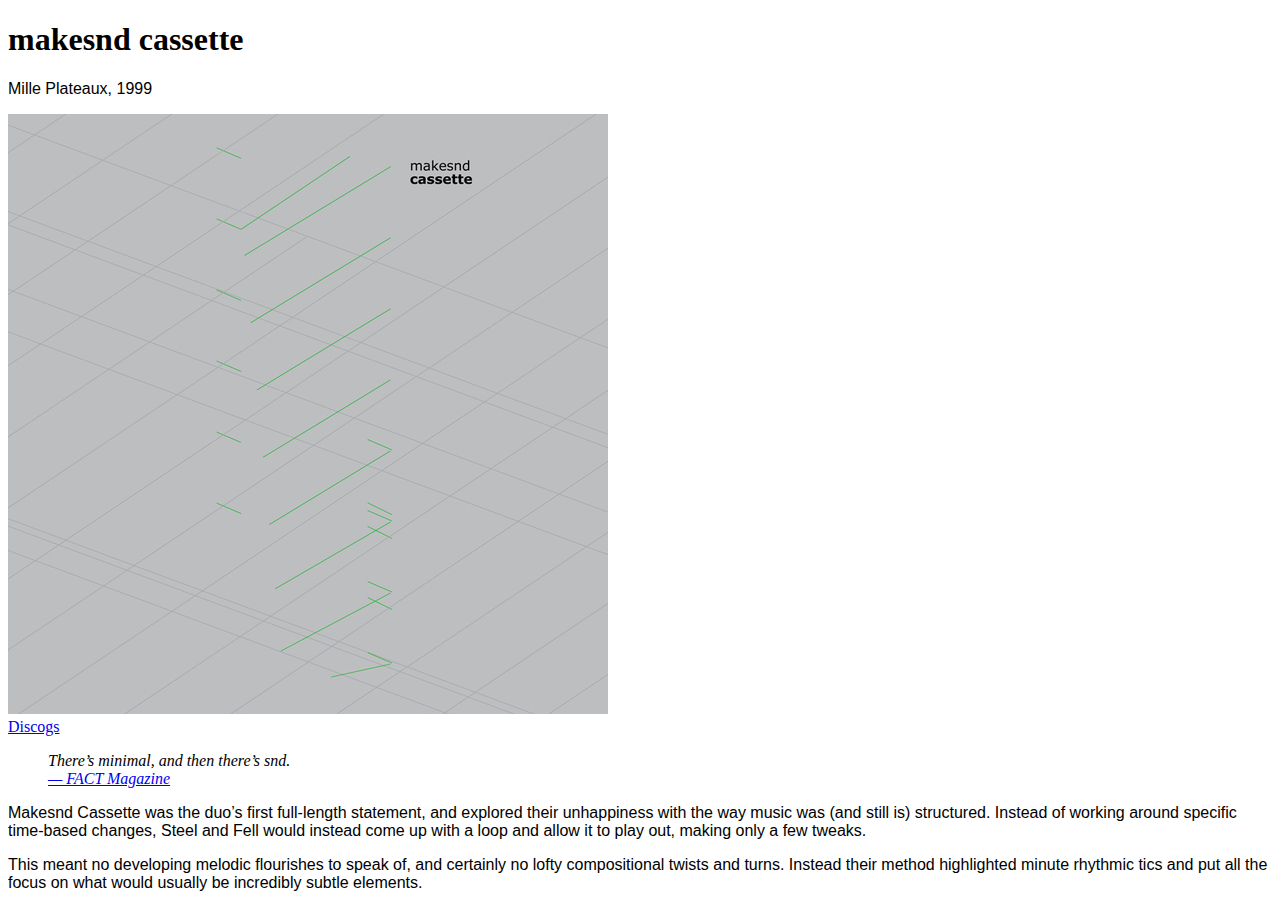
==== project.html @ 1d321479 "added styles and fonts for single page" ====
<!DOCTYPE html>
<html lang="en">
   <head>
    <meta charset="UTF-8">
    <meta name="viewport" content="width=device-width, initial-scale=1.0">
    <title>makesnd</title>
    <link rel="stylesheet" href="assets/styles.css">
  </head>
  <body>
    <h1>makesnd cassette</h1>  
    <p>Mille Plateaux, 1999</p>
    <img src="assets/images/mksnd.jpg" alt="'makesnd cassette' cover">
    <footer>    
      <a href="https://www.discogs.com/Snd-MakeSND-Cassette/master/84441">Discogs</a>
    </footer>
    <blockquote>
      <i>There’s minimal, and then there’s snd.</i>
        <footer> 
          <a 
            href="https://www.factmag.com/2014/07/08/a-beginners-guide-to-snd"><cite>— FACT Magazine</cite> 
          </a>  
        </footer>
    </blockquote>
    <p>
      Makesnd Cassette was the duo’s first full-length statement, and explored their unhappiness with the way music was (and still is) structured. Instead of working around specific time-based changes, Steel and Fell would instead come up with a loop and allow it to play out, making only a few tweaks.
    </p>
    <p>
      This meant no developing melodic flourishes to speak of, and certainly no lofty compositional twists and turns. Instead their method highlighted minute rhythmic tics and put all the focus on what would usually be incredibly subtle elements.
    </p>
  </body>
</html>
---- assets/styles.css ----
p { 
    font-size: 100%; 
    font-family: -apple-system, BlinkMacSystemFont, 'Segoe UI', Roboto, Oxygen, Ubuntu, Cantarell, 'Open Sans', 'Helvetica Neue', sans-serif;
    color:black;
   }
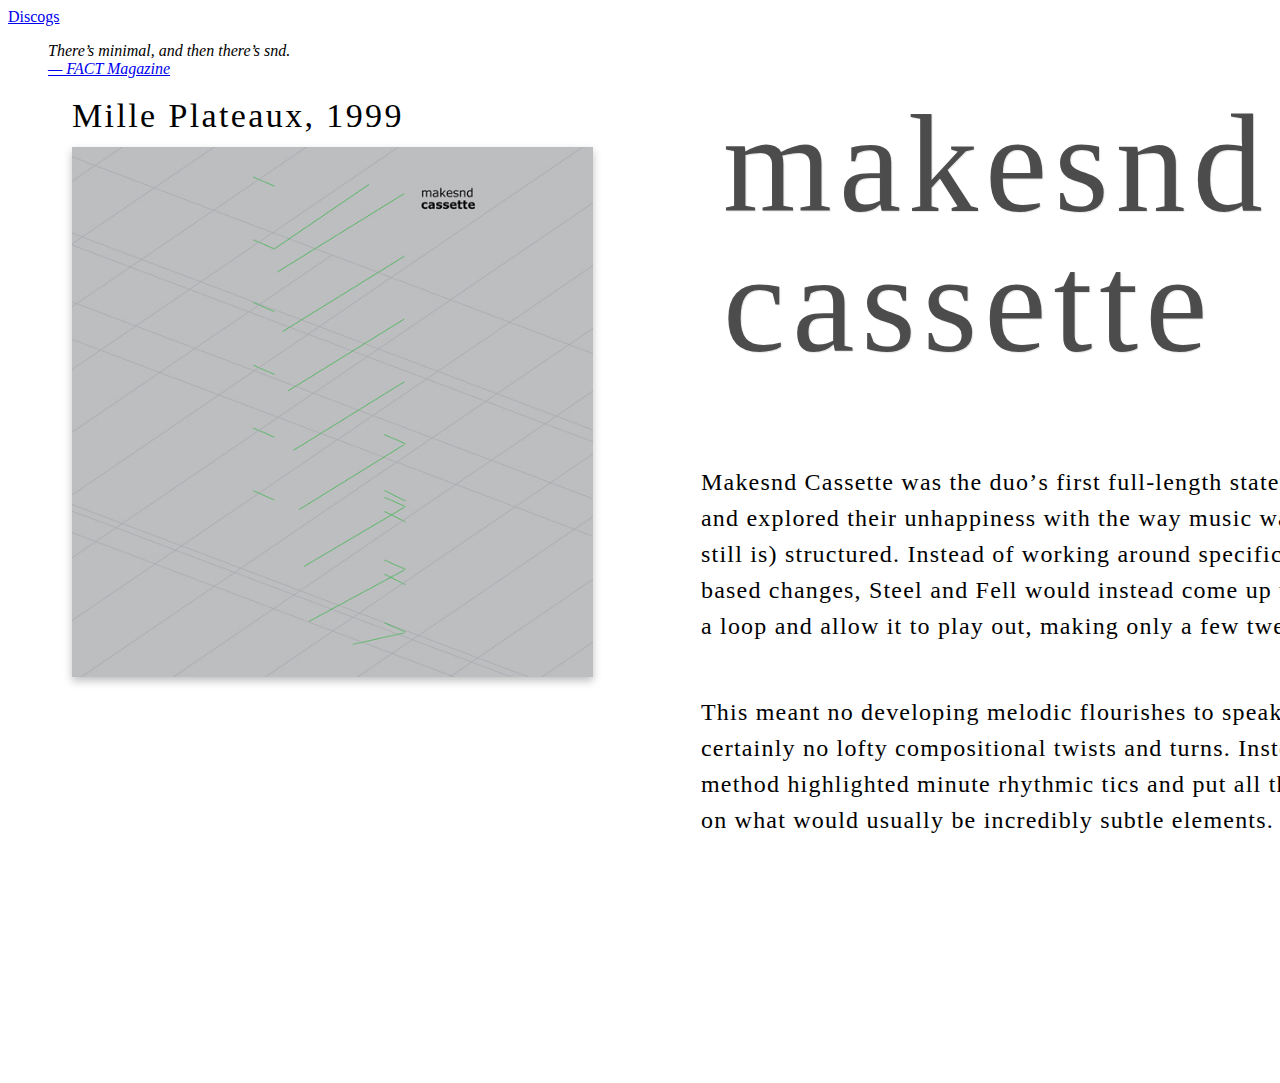
==== commit 1b236962: "исправила ошибки по второму шрифту и позицинированию" ====
--- a/project.html
+++ b/project.html
@@ -6,10 +6,13 @@
     <title>makesnd</title>
     <link rel="stylesheet" href="assets/styles.css">
   </head>
+
   <body>
     <h1>makesnd cassette</h1>  
-    <p>Mille Plateaux, 1999</p>
-    <img src="assets/images/mksnd.jpg" alt="'makesnd cassette' cover">
+    <h4 class="label_YYYY">
+        Mille Plateaux, 1999
+    </h4>
+    <img class="cassette-cover" src="assets/images/mksnd.jpg" alt="'makesnd cassette' cover">
     <footer>    
       <a href="https://www.discogs.com/Snd-MakeSND-Cassette/master/84441">Discogs</a>
     </footer>
@@ -21,10 +24,10 @@
           </a>  
         </footer>
     </blockquote>
-    <p>
+    <p class="first-par">
       Makesnd Cassette was the duo’s first full-length statement, and explored their unhappiness with the way music was (and still is) structured. Instead of working around specific time-based changes, Steel and Fell would instead come up with a loop and allow it to play out, making only a few tweaks.
     </p>
-    <p>
+    <p class="second-par">
       This meant no developing melodic flourishes to speak of, and certainly no lofty compositional twists and turns. Instead their method highlighted minute rhythmic tics and put all the focus on what would usually be incredibly subtle elements.
     </p>
   </body>
--- a/assets/styles.css
+++ b/assets/styles.css
@@ -1,5 +1,120 @@
-p { 
-    font-size: 100%; 
-    font-family: -apple-system, BlinkMacSystemFont, 'Segoe UI', Roboto, Oxygen, Ubuntu, Cantarell, 'Open Sans', 'Helvetica Neue', sans-serif;
-    color:black;
+@font-face {
+    font-family: 'Dited';
+    src: url('Dited.woff2') format('woff2'),
+        url('Dited.woff') format('woff');
+    font-weight: normal;
+    font-style: normal;
+    font-display: swap;
+}
+
+@font-face {
+    font-family: 'Object Sans';
+    src: url('ObjectSans-Regular.woff2') format('woff2'),
+        url('ObjectSans-Regular.woff') format('woff');
+    font-weight: normal;
+    font-style: normal;
+    font-display: swap;
+}
+
+@font-face {
+    font-family: 'LED Counter 7';
+    src: url('assets/fonts/LEDCounter7.woff2') format('woff2'),
+        url('assets/fonts/LEDCounter7.woff') format('woff');
+    font-weight: normal;
+    font-style: normal;
+    font-display: swap;
+}
+
+h1 {
+    /* makesnd cassette */
+    
+    position: absolute;
+    width: 695px;
+    height: 200px;
+    left: 723px;
+    top: 0px;
+
+    font-family: Dited;
+    font-style: normal;
+    font-weight: normal;
+    font-size: 140px;
+    line-height: 100%;
+    /* or 140px */
+
+    letter-spacing: 0.05em;
+    text-transform: lowercase;
+
+    color: rgba(45, 45, 45, 0.83);
+
+    text-shadow: 1px 1px 1px #E5E5E5;   
+}
+
+.label_YYYY {
+/* Mille Plateaux, 1999 */
+
+position: absolute;
+width: 494px;
+height: 40px;
+left: 72px;
+top: 50px;
+
+font-family: LEDCounter7;
+font-style: normal;
+font-weight: normal;
+font-size: 34px;
+line-height: 126%;
+/* or 43px */
+letter-spacing: 0.07em;
+color: #000000;
+}
+
+.cassette-cover {
+    position: absolute;
+    width: 521px;
+    height: 530px;
+    left: 72px;
+    top: 147px;
+
+    background: url(mksnd.jpg);
+    filter: drop-shadow(0px 4px 4px rgba(0, 0, 0, 0.25));
+}
+
+.first-par { 
+    position: absolute;
+    width: 673px;
+    height: 389px;
+    left: 701px;
+    top: 440px;
+    
+    font-family: Object Sans;
+    font-style: normal;
+    font-weight: normal;
+    font-size: 24px;
+    line-height: 150%;
+    /* or 36px */
+    margin-bottom: 30px;
+    letter-spacing: 0.05em;
+    font-feature-settings: 'kern' off;
+    
+    color: #000000;
+   }
+
+   .second-par { 
+    position: absolute;
+    width: 673px;
+    height: 389px;
+    left: 701px;
+    top: 670px;
+    
+    font-family: Object Sans;
+    font-style: normal;
+    font-weight: normal;
+    font-size: 24px;
+    line-height: 150%;
+    /* or 36px */
+    margin-bottom: 30px;
+    letter-spacing: 0.05em;
+    font-feature-settings: 'kern' off;
+    
+    color: #000000;
    }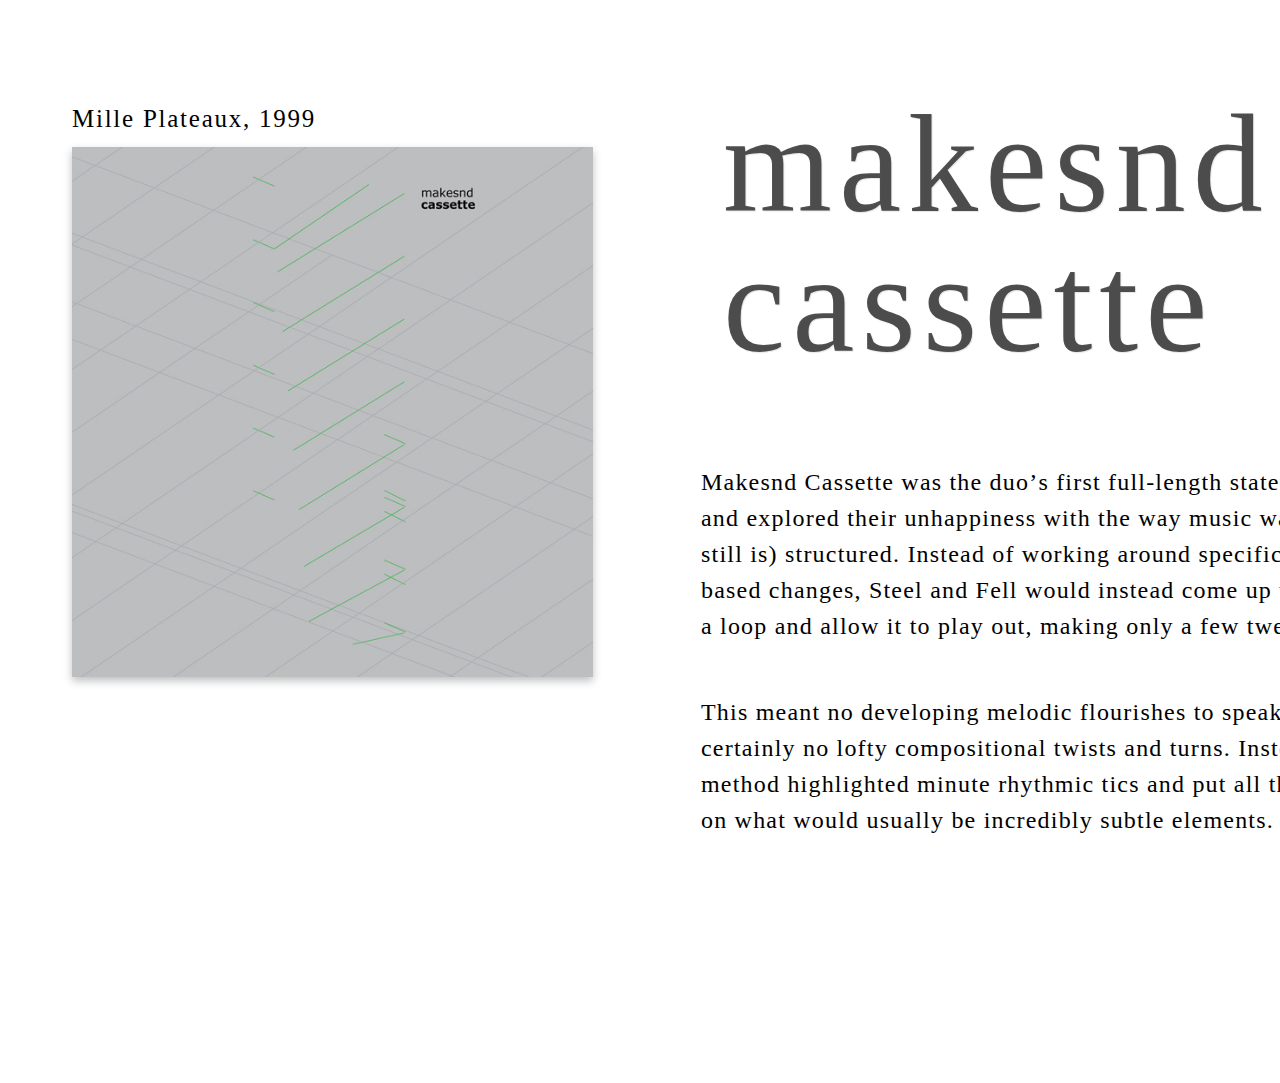
==== commit 857bc9af: "that's it for today" ====
--- a/project.html
+++ b/project.html
@@ -14,7 +14,7 @@
     </h4>
     <img class="cassette-cover" src="assets/images/mksnd.jpg" alt="'makesnd cassette' cover">
     <footer>    
-      <a href="https://www.discogs.com/Snd-MakeSND-Cassette/master/84441">Discogs</a>
+      <!-- <a href="https://www.discogs.com/Snd-MakeSND-Cassette/master/84441">Discogs</a>
     </footer>
     <blockquote>
       <i>There’s minimal, and then there’s snd.</i>
@@ -23,7 +23,7 @@
             href="https://www.factmag.com/2014/07/08/a-beginners-guide-to-snd"><cite>— FACT Magazine</cite> 
           </a>  
         </footer>
-    </blockquote>
+    </blockquote> -->
     <p class="first-par">
       Makesnd Cassette was the duo’s first full-length statement, and explored their unhappiness with the way music was (and still is) structured. Instead of working around specific time-based changes, Steel and Fell would instead come up with a loop and allow it to play out, making only a few tweaks.
     </p>
--- a/assets/styles.css
+++ b/assets/styles.css
@@ -56,12 +56,12 @@
 width: 494px;
 height: 40px;
 left: 72px;
-top: 50px;
+top: 70px;
 
 font-family: LEDCounter7;
 font-style: normal;
 font-weight: normal;
-font-size: 34px;
+font-size: 25px;
 line-height: 126%;
 /* or 43px */
 letter-spacing: 0.07em;
